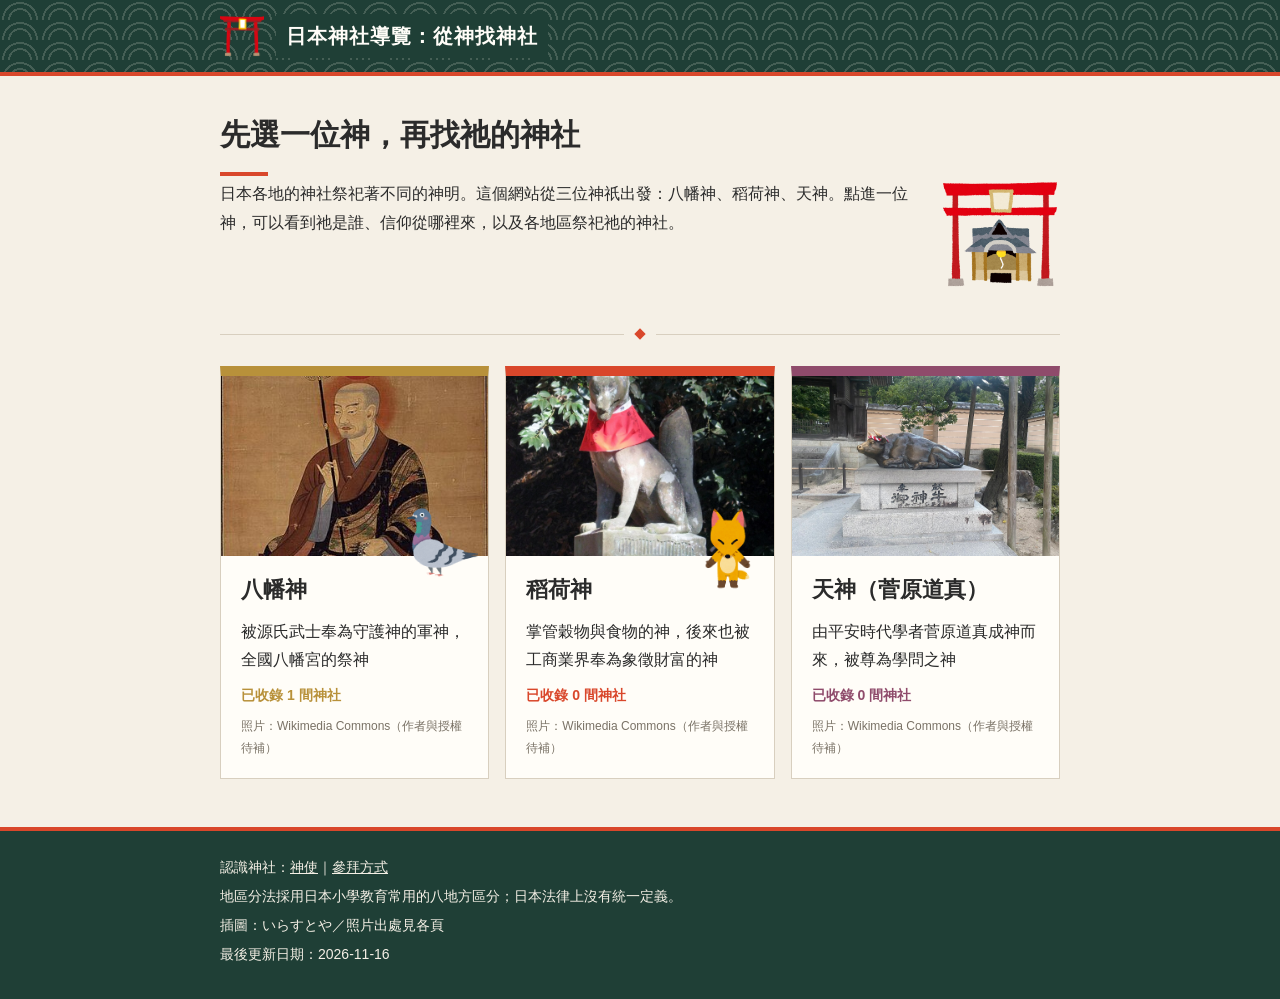
==== index.html @ c76a82b3 "日本神社導覽：從神找神社 第一版 AGENTS.md 規則、LLM Wiki 三層（raw／wiki／網頁）、 3 位神祇、宇佐神宮、神使與參拜方式概念頁。  Co-Authored-By: Clau" ====
<!DOCTYPE html>
<html lang="zh-Hant-TW">
<head>
<meta charset="UTF-8">
<meta name="viewport" content="width=device-width, initial-scale=1">
<title>日本神社導覽：從神找神社</title>
<link rel="stylesheet" href="css/style.css">
</head>
<body>
<header class="site-header"><div class="inner">
  <img class="deco deco-torii" src="images/illust/torii.png" alt="" aria-hidden="true">
  <a class="site-title" href="index.html">日本神社導覽：從神找神社</a>
</div></header>

<main>
  <h1>先選一位神，再找祂的神社</h1>
  <div class="intro-wrap">
  <img class="deco deco-float" src="images/illust/shrines.png" alt="" aria-hidden="true">
  <p class="intro">日本各地的神社祭祀著不同的神明。這個網站從三位神祇出發：八幡神、稻荷神、天神。點進一位神，可以看到祂是誰、信仰從哪裡來，以及各地區祭祀祂的神社。</p>
  </div>
  <div class="divider"><span></span></div>
  <div class="deity-grid">
  <a class="deity-card theme-hachiman" href="deities/hachiman.html">
    <img class="cover" src="images/hachiman-01.jpg" alt="畫成僧人樣子的八幡神畫像"><img class="deco messenger" src="images/illust/hato.png" alt="" aria-hidden="true">
    <p class="name">八幡神</p>
    <p class="one-line">被源氏武士奉為守護神的軍神，全國八幡宮的祭神</p>
    <p class="count">已收錄 1 間神社</p>
    <span class="credit">照片：Wikimedia Commons（作者與授權待補）</span>
  </a>
  <a class="deity-card theme-inari" href="deities/inari.html">
    <img class="cover" src="images/inari-01.jpg" alt="戴著紅色圍兜的狐狸石像，狐狸是稻荷神的神使"><img class="deco messenger" src="images/illust/kitsune.png" alt="" aria-hidden="true">
    <p class="name">稻荷神</p>
    <p class="one-line">掌管穀物與食物的神，後來也被工商業界奉為象徵財富的神</p>
    <p class="count">已收錄 0 間神社</p>
    <span class="credit">照片：Wikimedia Commons（作者與授權待補）</span>
  </a>
  <a class="deity-card theme-tenjin" href="deities/tenjin.html">
    <img class="cover" src="images/tenjin-01.jpg" alt="天滿宮的「御神牛」銅像，牛是天神的神使">
    <p class="name">天神（菅原道真）</p>
    <p class="one-line">由平安時代學者菅原道真成神而來，被尊為學問之神</p>
    <p class="count">已收錄 0 間神社</p>
    <span class="credit">照片：Wikimedia Commons（作者與授權待補）</span>
  </a>
  </div>
</main>

<footer class="site-footer"><div class="inner">
  <p>認識神社：<a href="concepts/shinshi.html">神使</a>｜<a href="concepts/sanpai.html">參拜方式</a></p>
  <p>地區分法採用日本小學教育常用的八地方區分；日本法律上沒有統一定義。</p>
  <p>插圖：いらすとや／照片出處見各頁</p>
  <p>最後更新日期：2026-11-16</p>
</div></footer>
</body>
</html>
---- css/style.css ----
/* 日本神社導覽：從神找神社
   全站唯一的樣式檔。顏色只在 :root 定義，頁面只用變數（AGENTS.md 第 9 節）。 */

:root {
  --c-bg: #F5F0E6;        /* 和紙米白 */
  --c-card: #FFFDF8;
  --c-text: #2B2B2B;      /* 墨色 */
  --c-vermilion: #D9472B; /* 鳥居朱 */
  --c-pine: #2F5D50;      /* 松葉綠 */
  --c-muted: #7A7266;
  --c-line: #D8CFBF;
  --c-pine-dark: #1F3F36;   /* 深松綠：頁首、頁尾 */
  /* 神祇主題色（AGENTS.md 第 9.1 節） */
  --c-hachiman: #B8913A;    /* 金 */
  --c-inari: #D9472B;       /* 朱 */
  --c-tenjin: #8F4B6B;      /* 梅紫 */
  --c-accent: var(--c-vermilion);
  --font: "Noto Sans TC", "Microsoft JhengHei", sans-serif;
}

/* 主題：body 加上 class 後，--c-accent 換成該神祇的顏色 */
.theme-hachiman { --c-accent: var(--c-hachiman); }
.theme-inari    { --c-accent: var(--c-inari); }
.theme-tenjin   { --c-accent: var(--c-tenjin); }

* { box-sizing: border-box; }

body {
  margin: 0;
  background: var(--c-bg);
  color: var(--c-text);
  font-family: var(--font);
  line-height: 1.8;
  font-size: 16px;
}

a { color: var(--c-pine); }
a:hover { color: var(--c-accent); }

/* ---------- 頁首：深松綠底＋青海波紋樣（AGENTS.md 第 9.2 節） ---------- */
.site-header {
  background-color: var(--c-pine-dark);
  background-image:
    radial-gradient(circle at 50% 100%,
      transparent 10px, rgba(245, 240, 230, 0.18) 10px, rgba(245, 240, 230, 0.18) 12px,
      transparent 12px, transparent 16px, rgba(245, 240, 230, 0.18) 16px, rgba(245, 240, 230, 0.18) 18px,
      transparent 18px);
  background-size: 40px 20px;
  border-bottom: 4px solid var(--c-accent);
}
.site-header .inner {
  max-width: 880px;
  margin: 0 auto;
  padding: 14px 20px;
  display: flex;
  align-items: center;
  gap: 12px;
}
.deco-torii { width: 44px; height: auto; }
.site-title {
  font-size: 20px;
  font-weight: 700;
  color: var(--c-card);
  background: var(--c-pine-dark);
  padding: 4px 10px;
  text-decoration: none;
  letter-spacing: 0.05em;
}
.site-title:hover { color: var(--c-bg); text-decoration: underline; }

/* ---------- 主內容 ---------- */
main {
  max-width: 880px;
  margin: 0 auto;
  padding: 24px 20px 48px;
}

.breadcrumb {
  font-size: 14px;
  color: var(--c-muted);
  margin-bottom: 8px;
}
.breadcrumb a { color: var(--c-muted); }
.breadcrumb a:hover { color: var(--c-accent); }

h1 {
  font-size: 30px;
  margin: 8px 0 4px;
}
h1::after {
  content: "";
  display: block;
  width: 48px;
  height: 4px;
  margin-top: 10px;
  background: var(--c-accent);
}
h1 .ja {
  font-size: 18px;
  font-weight: 400;
  color: var(--c-muted);
  margin-left: 8px;
}

.lead {
  font-size: 18px;
  color: var(--c-pine);
  margin: 16px 0 24px;
}

h2 {
  font-size: 22px;
  margin: 36px 0 12px;
  padding-left: 12px;
  border-left: 4px solid var(--c-accent);
}
h3 {
  font-size: 18px;
  margin: 24px 0 8px;
  color: var(--c-pine);
}

p { margin: 0 0 12px; }

sup.ref { font-size: 11px; }
sup.ref a { text-decoration: none; color: var(--c-muted); }
sup.ref a:hover { color: var(--c-accent); }

/* ---------- 介紹用圖片（要有圖說與出處，AGENTS.md 第 10.1 節） ---------- */
figure.photo {
  margin: 0 0 24px;
  background: var(--c-card);
  border: 1px solid var(--c-line);
  padding: 10px;
}
figure.photo img {
  display: block;
  width: 100%;
  max-height: 440px;
  object-fit: contain;
  background: var(--c-bg);
}
figure.photo figcaption,
figure.illust figcaption { font-size: 14px; color: var(--c-text); margin-top: 6px; }
.credit { display: block; font-size: 12px; color: var(--c-muted); }

/* ---------- 裝飾用插圖（不需圖說，AGENTS.md 第 10.2 節） ---------- */
.deco { pointer-events: none; }
.deco-float {
  float: right;
  width: 120px;
  margin: 0 0 12px 20px;
}
.intro-wrap::after { content: ""; display: block; clear: both; }

/* ---------- 跳到「收錄的神社」的按鈕 ---------- */
.jump-link {
  display: inline-block;
  background: var(--c-accent);
  color: var(--c-card);
  font-weight: 700;
  padding: 8px 18px;
  border-radius: 999px;
  text-decoration: none;
  margin-bottom: 8px;
}
.jump-link:hover { color: var(--c-card); filter: brightness(1.1); }

/* ---------- 收錄的神社：醒目的區塊 ---------- */
.shrines-band {
  position: relative;
  clear: both;
  margin: 44px 0 16px;
  padding: 8px 28px 28px;
  background: color-mix(in srgb, var(--c-accent) 10%, var(--c-card));
  border: 2px solid var(--c-accent);
}
.shrines-band .deco-shimenawa {
  display: block;
  width: 200px;
  margin: 0 auto;
  mix-blend-mode: multiply; /* 插圖是白底 jpg，讓白底融入區塊底色 */
}
.shrines-band h2 {
  border-left: none;
  padding-left: 0;
  text-align: center;
  font-size: 26px;
  margin: 4px 0 4px;
}
.shrines-band .band-note {
  text-align: center;
  color: var(--c-muted);
  margin-bottom: 16px;
}
.shrines-band .deco-toro {
  position: absolute;
  top: 24px;
  width: 64px;
}
.shrines-band .deco-toro.left { left: 16px; }
.shrines-band .deco-toro.right { right: 16px; }
.shrines-band .shrine-card { border-left-width: 6px; }
@media (max-width: 600px) {
  .shrines-band .deco-toro { display: none; }
  .deco-float { width: 90px; }
}

/* ---------- 分隔裝飾 ---------- */
.divider {
  display: flex;
  align-items: center;
  gap: 12px;
  margin: 28px 0;
}
.divider::before, .divider::after {
  content: "";
  flex: 1;
  height: 1px;
  background: var(--c-line);
}
.divider span {
  width: 8px;
  height: 8px;
  background: var(--c-accent);
  transform: rotate(45deg);
}

/* ---------- 表格 ---------- */
table {
  width: 100%;
  border-collapse: collapse;
  background: var(--c-card);
  margin: 12px 0 16px;
  font-size: 15px;
}
th, td {
  border: 1px solid var(--c-line);
  padding: 8px 12px;
  text-align: left;
  vertical-align: top;
}
th { background: var(--c-bg); }

/* ---------- 首頁：神祇卡片（上方色帶為神祇主題色） ---------- */
.intro { margin-bottom: 24px; }
.deity-grid {
  display: grid;
  grid-template-columns: repeat(auto-fit, minmax(240px, 1fr));
  gap: 16px;
}
.deity-card {
  position: relative;
  display: block;
  overflow: hidden;
  background: var(--c-card);
  border: 1px solid var(--c-line);
  border-top: 10px solid var(--c-accent);
  padding: 18px 20px;
  text-decoration: none;
  color: var(--c-text);
  transition: transform 0.15s;
}
.deity-card .cover {
  display: block;
  width: calc(100% + 40px);
  height: 180px;
  margin: -18px -20px 14px;
  object-fit: cover;
}
.deity-card .messenger {
  position: absolute;
  right: 10px;
  top: 130px;
  width: 72px;
}
.deity-card .credit { margin-top: 8px; }
.deity-card:hover { transform: translateY(-3px); color: var(--c-text); }
.deity-card .name { font-size: 22px; font-weight: 700; margin: 0; }
.deity-card .one-line { margin: 8px 0; }
.deity-card .count { font-size: 14px; color: var(--c-accent); font-weight: 700; margin: 0; }

/* ---------- 神祇頁：地區區塊與神社卡片 ---------- */
section.region h3 {
  color: var(--c-accent);
  border-bottom: 1px solid var(--c-line);
  padding-bottom: 4px;
}
.card-grid {
  display: grid;
  grid-template-columns: repeat(auto-fit, minmax(240px, 1fr));
  gap: 14px;
}
.shrine-card {
  background: var(--c-card);
  border: 1px solid var(--c-line);
  border-left: 5px solid var(--c-accent);
  padding: 14px 16px;
}
.shrine-card .name { font-size: 18px; font-weight: 700; margin: 0; }
.shrine-card .ja { font-size: 14px; color: var(--c-muted); margin: 0; }
.shrine-card .pref { font-size: 14px; color: var(--c-pine); margin: 4px 0; }
.shrine-card .more { font-size: 14px; }
.empty { color: var(--c-muted); }

/* ---------- 插圖 ---------- */
.illust-row {
  display: flex;
  flex-wrap: wrap;
  gap: 16px;
  margin: 8px 0 16px;
}
figure.illust {
  margin: 0;
  width: 150px;
  text-align: center;
  font-size: 13px;
  color: var(--c-muted);
}
figure.illust img { width: 100%; height: auto; }
figure.illust.side { float: right; margin: 0 0 12px 20px; }

/* ---------- 來源 ---------- */
section.sources {
  margin-top: 40px;
  font-size: 14px;
  color: var(--c-muted);
}
section.sources h2 { font-size: 18px; }
section.sources ol { padding-left: 24px; }

/* ---------- 頁尾：深松綠底、米白字 ---------- */
.site-footer {
  background: var(--c-pine-dark);
  color: var(--c-bg);
  font-size: 14px;
  border-top: 4px solid var(--c-accent);
}
.site-footer .inner {
  max-width: 880px;
  margin: 0 auto;
  padding: 20px 20px 28px;
}
.site-footer p { margin: 4px 0; }
.site-footer a { color: var(--c-bg); }
.site-footer a:hover { color: var(--c-hachiman); }
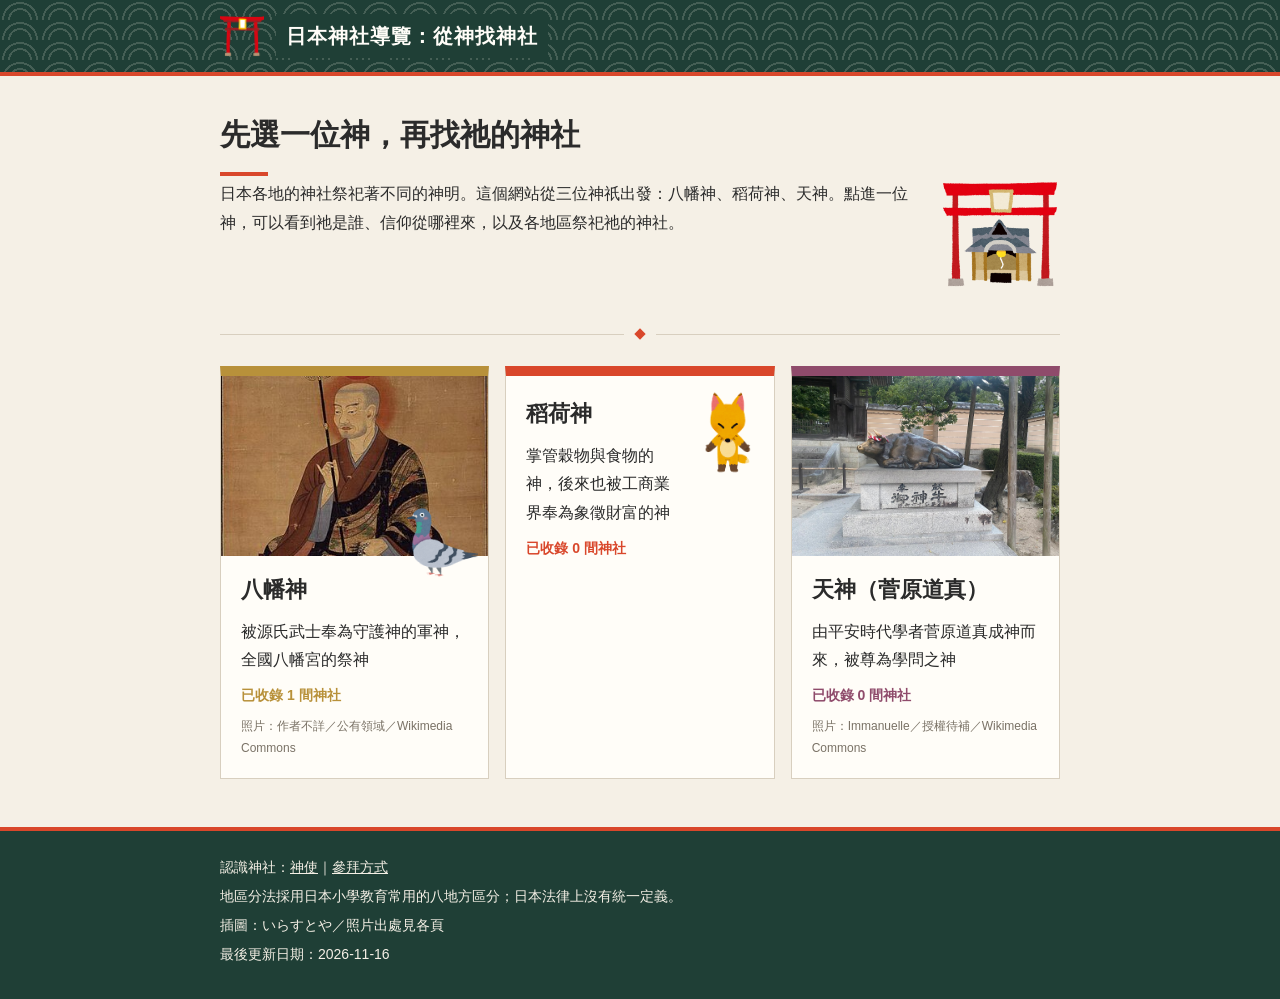
==== commit 116f9026: "照片出處更新：補上八幡神畫像出處，拿掉來源不明的兩張照片 Co-Authored-By: Claude Opus 5.5 <noreply@anthropic.com> Claude-Session:" ====
--- a/index.html
+++ b/index.html
@@ -21,25 +21,25 @@
   <div class="divider"><span></span></div>
   <div class="deity-grid">
   <a class="deity-card theme-hachiman" href="deities/hachiman.html">
-    <img class="cover" src="images/hachiman-01.jpg" alt="畫成僧人樣子的八幡神畫像"><img class="deco messenger" src="images/illust/hato.png" alt="" aria-hidden="true">
+    <img class="cover" src="images/hachiman-01.jpg" alt="畫成僧人樣子的八幡神畫像（僧形八幡）"><img class="deco messenger" src="images/illust/hato.png" alt="" aria-hidden="true">
     <p class="name">八幡神</p>
     <p class="one-line">被源氏武士奉為守護神的軍神，全國八幡宮的祭神</p>
     <p class="count">已收錄 1 間神社</p>
-    <span class="credit">照片：Wikimedia Commons（作者與授權待補）</span>
+    <span class="credit">照片：作者不詳／公有領域／Wikimedia Commons</span>
   </a>
-  <a class="deity-card theme-inari" href="deities/inari.html">
-    <img class="cover" src="images/inari-01.jpg" alt="戴著紅色圍兜的狐狸石像，狐狸是稻荷神的神使"><img class="deco messenger" src="images/illust/kitsune.png" alt="" aria-hidden="true">
+  <a class="deity-card theme-inari no-cover" href="deities/inari.html">
+    <img class="deco messenger" src="images/illust/kitsune.png" alt="" aria-hidden="true">
     <p class="name">稻荷神</p>
     <p class="one-line">掌管穀物與食物的神，後來也被工商業界奉為象徵財富的神</p>
     <p class="count">已收錄 0 間神社</p>
-    <span class="credit">照片：Wikimedia Commons（作者與授權待補）</span>
+    
   </a>
   <a class="deity-card theme-tenjin" href="deities/tenjin.html">
-    <img class="cover" src="images/tenjin-01.jpg" alt="天滿宮的「御神牛」銅像，牛是天神的神使">
+    <img class="cover" src="images/tenjin-01.jpg" alt="太宰府天滿宮的「御神牛」銅像，牛是天神的神使">
     <p class="name">天神（菅原道真）</p>
     <p class="one-line">由平安時代學者菅原道真成神而來，被尊為學問之神</p>
     <p class="count">已收錄 0 間神社</p>
-    <span class="credit">照片：Wikimedia Commons（作者與授權待補）</span>
+    <span class="credit">照片：Immanuelle／授權待補／Wikimedia Commons</span>
   </a>
   </div>
 </main>
--- a/css/style.css
+++ b/css/style.css
@@ -344,3 +344,7 @@
 .site-footer p { margin: 4px 0; }
 .site-footer a { color: var(--c-bg); }
 .site-footer a:hover { color: var(--c-hachiman); }
+
+/* 首頁卡片沒有照片時，神使插圖改放在右上角 */
+.deity-card.no-cover { padding-right: 96px; }
+.deity-card.no-cover .messenger { top: 14px; }
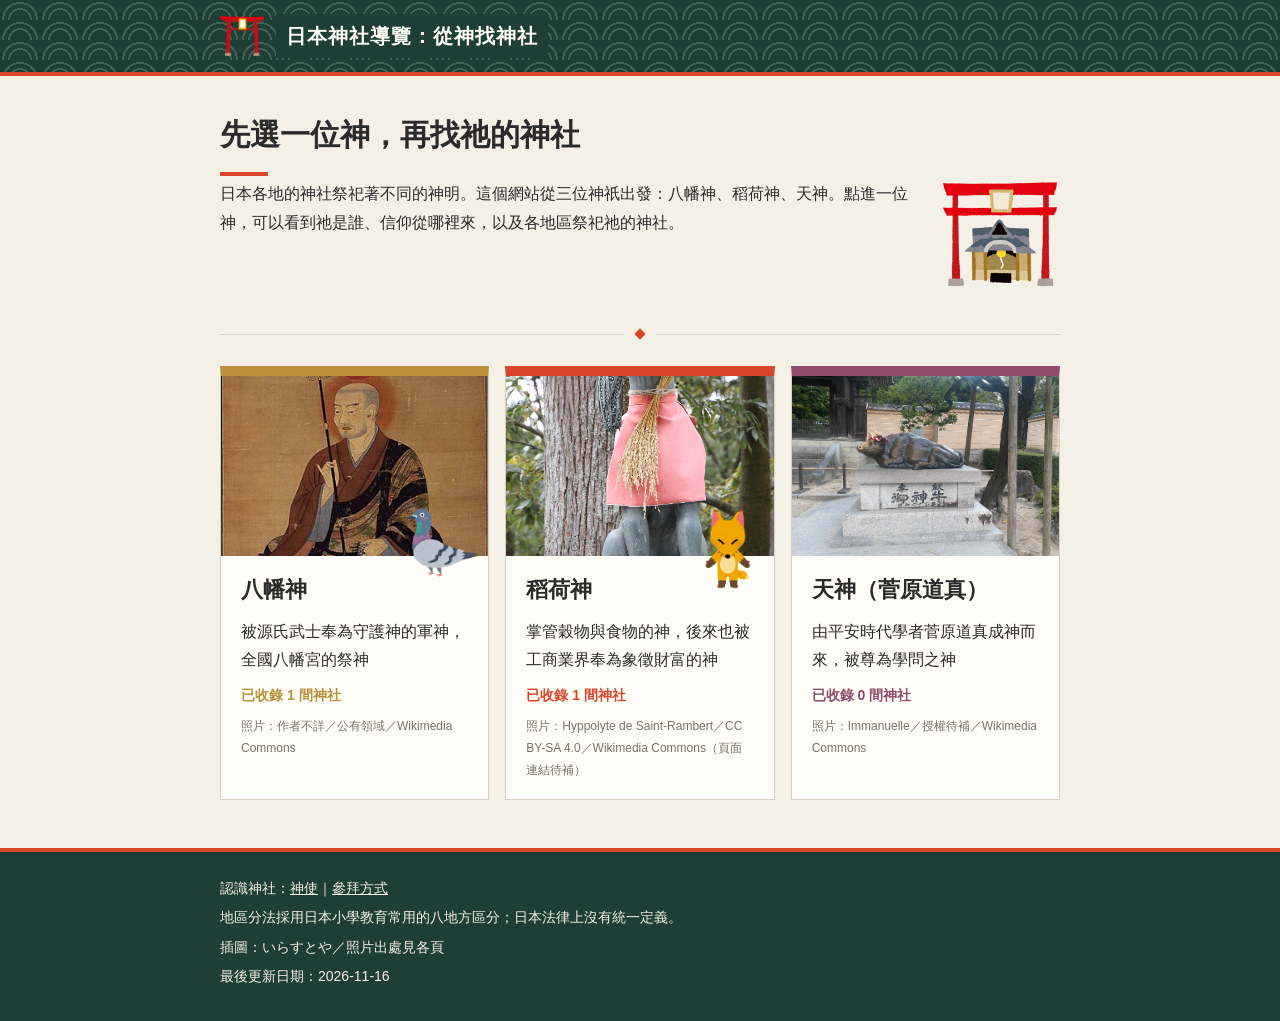
==== commit b44a0cad: "新增伏見稻荷大社；稻荷神頁加入照片與收錄神社 - 新增神社頁 shrines/fushimi-inari-taisha.html 與 wiki 頁（confirmed） - 稻荷神頁：加入神使狐狸照片" ====
--- a/index.html
+++ b/index.html
@@ -27,12 +27,12 @@
     <p class="count">已收錄 1 間神社</p>
     <span class="credit">照片：作者不詳／公有領域／Wikimedia Commons</span>
   </a>
-  <a class="deity-card theme-inari no-cover" href="deities/inari.html">
-    <img class="deco messenger" src="images/illust/kitsune.png" alt="" aria-hidden="true">
+  <a class="deity-card theme-inari" href="deities/inari.html">
+    <img class="cover" src="images/inari-01.jpg" alt="銅製的狐狸雕像，頸部繫著稻穗束"><img class="deco messenger" src="images/illust/kitsune.png" alt="" aria-hidden="true">
     <p class="name">稻荷神</p>
     <p class="one-line">掌管穀物與食物的神，後來也被工商業界奉為象徵財富的神</p>
-    <p class="count">已收錄 0 間神社</p>
-    
+    <p class="count">已收錄 1 間神社</p>
+    <span class="credit">照片：Hyppolyte de Saint-Rambert／CC BY-SA 4.0／Wikimedia Commons（頁面連結待補）</span>
   </a>
   <a class="deity-card theme-tenjin" href="deities/tenjin.html">
     <img class="cover" src="images/tenjin-01.jpg" alt="太宰府天滿宮的「御神牛」銅像，牛是天神的神使">
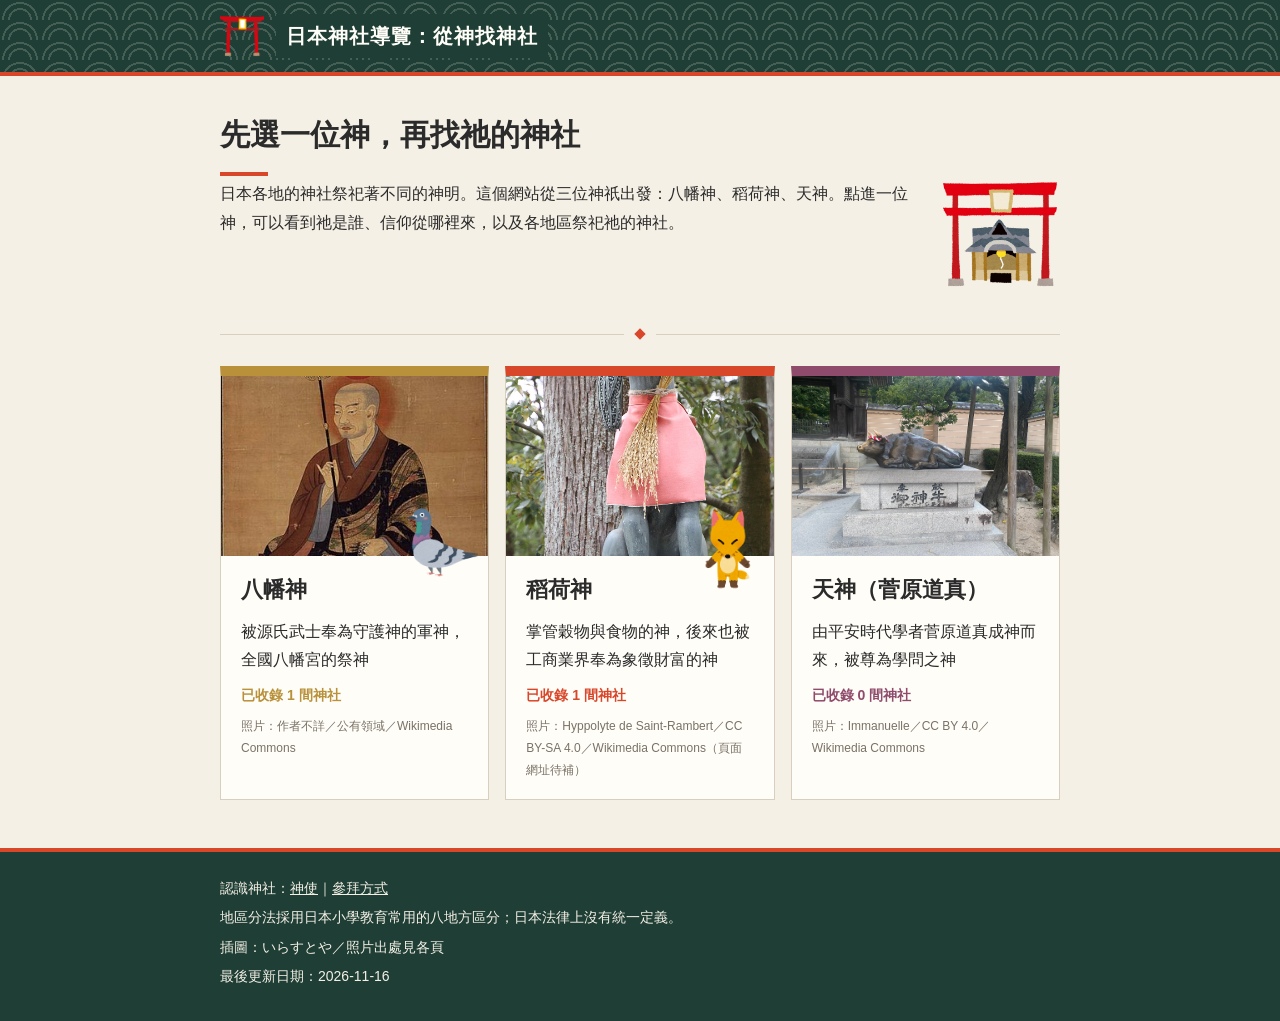
==== commit 3b213cec: "依測試結果補 AGENTS.md 三條規則；照片出處補齊 - 第 10 節：照片寬度最大 1280px - 第 15 節：不覆蓋、不刪除 images/ 既有圖片 - 第 17 節：提供照片時一次給齊" ====
--- a/index.html
+++ b/index.html
@@ -28,18 +28,18 @@
     <span class="credit">照片：作者不詳／公有領域／Wikimedia Commons</span>
   </a>
   <a class="deity-card theme-inari" href="deities/inari.html">
-    <img class="cover" src="images/inari-01.jpg" alt="銅製的狐狸雕像，頸部繫著稻穗束"><img class="deco messenger" src="images/illust/kitsune.png" alt="" aria-hidden="true">
+    <img class="cover" src="images/inari-01.jpg" alt="稻荷神的神使狐狸雕像，頸部繫著稻穗束"><img class="deco messenger" src="images/illust/kitsune.png" alt="" aria-hidden="true">
     <p class="name">稻荷神</p>
     <p class="one-line">掌管穀物與食物的神，後來也被工商業界奉為象徵財富的神</p>
     <p class="count">已收錄 1 間神社</p>
-    <span class="credit">照片：Hyppolyte de Saint-Rambert／CC BY-SA 4.0／Wikimedia Commons（頁面連結待補）</span>
+    <span class="credit">照片：Hyppolyte de Saint-Rambert／CC BY-SA 4.0／Wikimedia Commons（頁面網址待補）</span>
   </a>
   <a class="deity-card theme-tenjin" href="deities/tenjin.html">
     <img class="cover" src="images/tenjin-01.jpg" alt="太宰府天滿宮的「御神牛」銅像，牛是天神的神使">
     <p class="name">天神（菅原道真）</p>
     <p class="one-line">由平安時代學者菅原道真成神而來，被尊為學問之神</p>
     <p class="count">已收錄 0 間神社</p>
-    <span class="credit">照片：Immanuelle／授權待補／Wikimedia Commons</span>
+    <span class="credit">照片：Immanuelle／CC BY 4.0／Wikimedia Commons</span>
   </a>
   </div>
 </main>
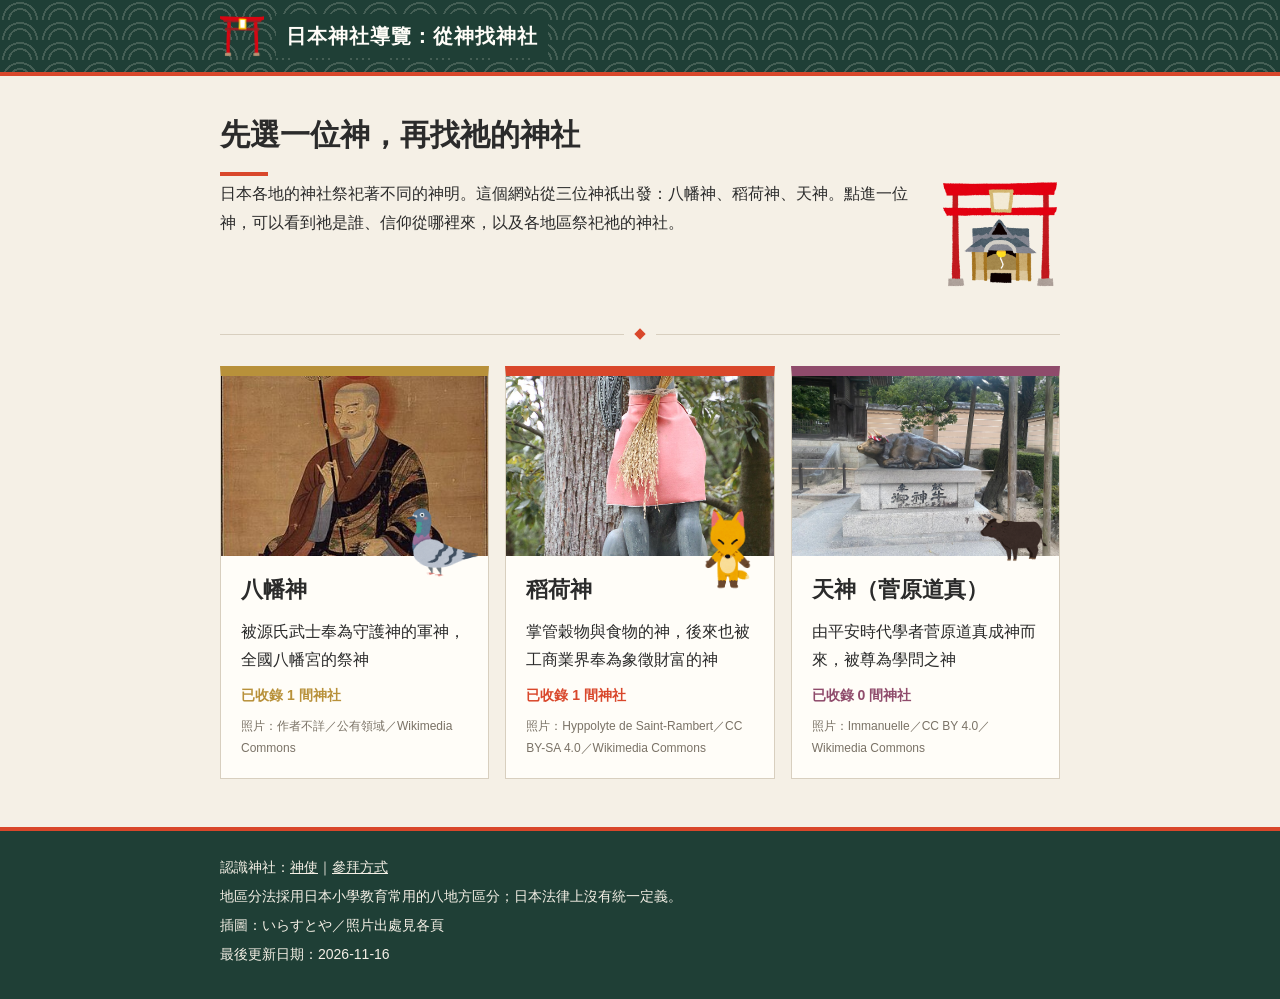
==== commit 3fd1f5a1: "補齊稻荷神照片出處、加入牛的插圖 Co-Authored-By: Claude Opus 5.5 <noreply@anthropic.com> Claude-Session: https://cla" ====
--- a/index.html
+++ b/index.html
@@ -32,10 +32,10 @@
     <p class="name">稻荷神</p>
     <p class="one-line">掌管穀物與食物的神，後來也被工商業界奉為象徵財富的神</p>
     <p class="count">已收錄 1 間神社</p>
-    <span class="credit">照片：Hyppolyte de Saint-Rambert／CC BY-SA 4.0／Wikimedia Commons（頁面網址待補）</span>
+    <span class="credit">照片：Hyppolyte de Saint-Rambert／CC BY-SA 4.0／Wikimedia Commons</span>
   </a>
   <a class="deity-card theme-tenjin" href="deities/tenjin.html">
-    <img class="cover" src="images/tenjin-01.jpg" alt="太宰府天滿宮的「御神牛」銅像，牛是天神的神使">
+    <img class="cover" src="images/tenjin-01.jpg" alt="太宰府天滿宮的「御神牛」銅像，牛是天神的神使"><img class="deco messenger" src="images/illust/ox.png" alt="" aria-hidden="true">
     <p class="name">天神（菅原道真）</p>
     <p class="one-line">由平安時代學者菅原道真成神而來，被尊為學問之神</p>
     <p class="count">已收錄 0 間神社</p>
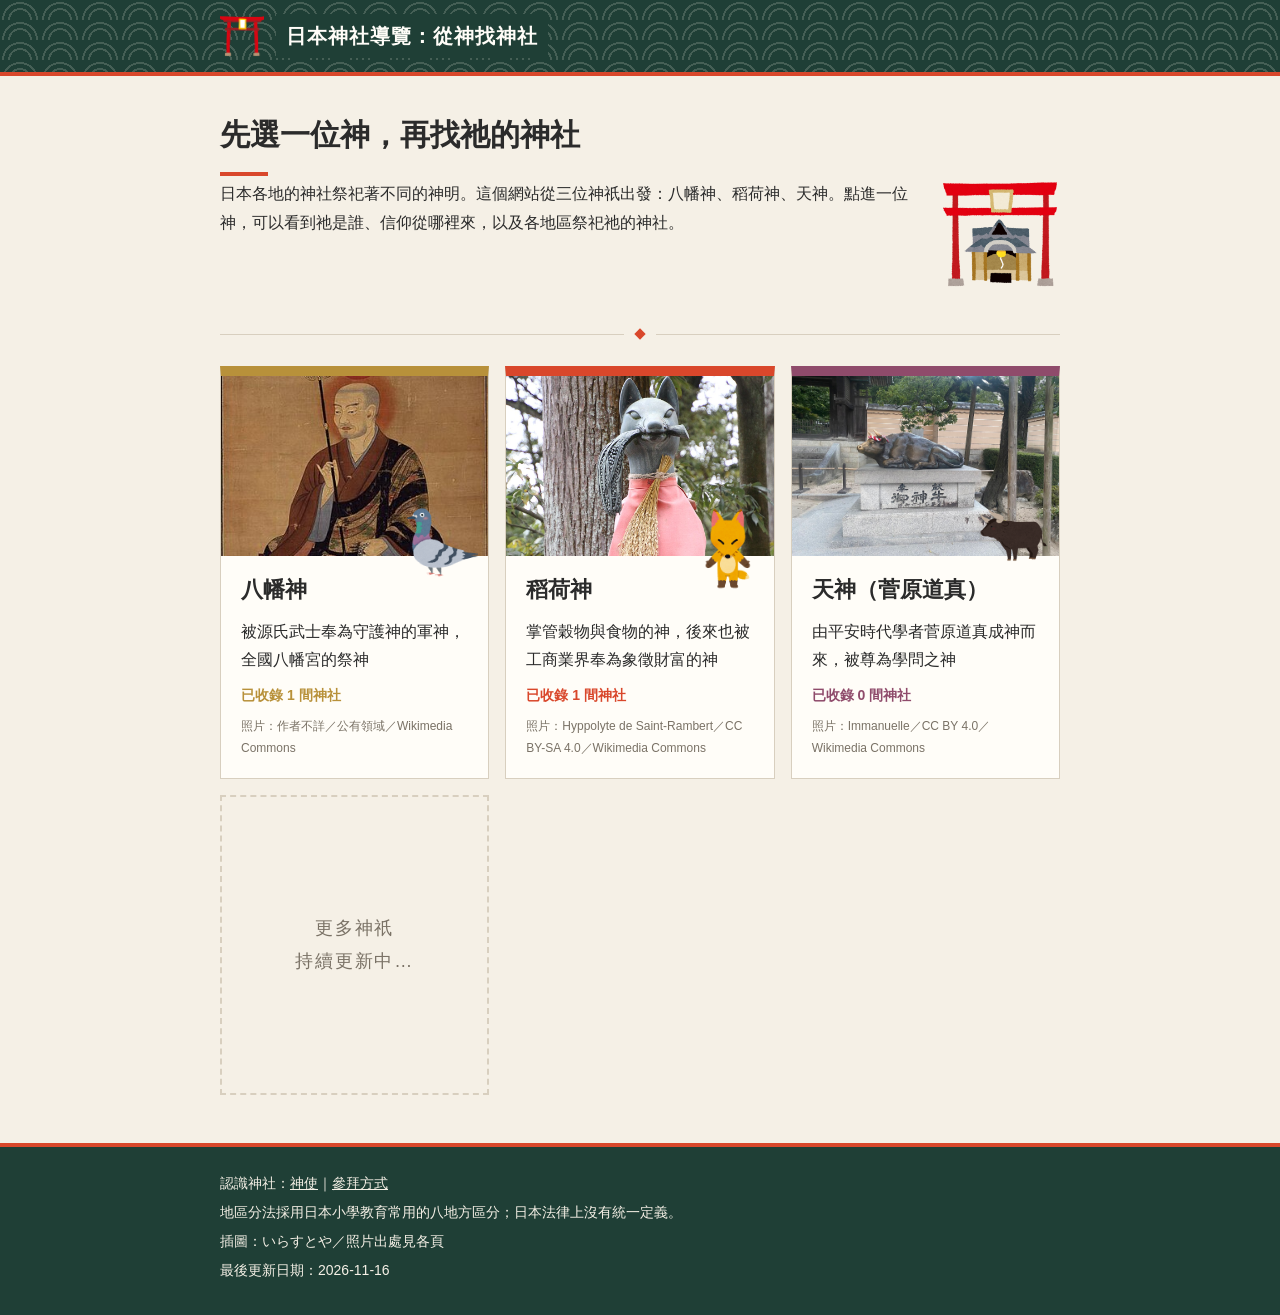
==== commit 0b516202: "加上「持續更新中」預留欄位、修正狐狸照片裁切 Co-Authored-By: Claude Opus 5.5 <noreply@anthropic.com> Claude-Session: https" ====
--- a/index.html
+++ b/index.html
@@ -41,6 +41,7 @@
     <p class="count">已收錄 0 間神社</p>
     <span class="credit">照片：Immanuelle／CC BY 4.0／Wikimedia Commons</span>
   </a>
+  <div class="deity-card coming-soon"><p>更多神祇<br>持續更新中…</p></div>
   </div>
 </main>
 
--- a/css/style.css
+++ b/css/style.css
@@ -348,3 +348,26 @@
 /* 首頁卡片沒有照片時，神使插圖改放在右上角 */
 .deity-card.no-cover { padding-right: 96px; }
 .deity-card.no-cover .messenger { top: 14px; }
+
+/* 稻荷神卡片的狐狸照片是直的，裁切時保留上半部（狐狸頭） */
+.deity-card.theme-inari .cover { object-position: center 12%; }
+
+/* 「持續更新中…」的預留欄位（AGENTS.md 第 8.1、8.2 節） */
+.coming-soon {
+  display: flex;
+  align-items: center;
+  justify-content: center;
+  text-align: center;
+  min-height: 160px;
+  background: transparent;
+  border: 2px dashed var(--c-line);
+  color: var(--c-muted);
+  font-size: 18px;
+  letter-spacing: 0.1em;
+  line-height: 1.8;
+}
+.deity-card.coming-soon { border-top: 2px dashed var(--c-line); min-height: 300px; }
+.deity-card.coming-soon:hover { transform: none; }
+.shrine-card.coming-soon { border-left: 2px dashed var(--c-line); background: transparent; }
+.coming-row { margin-top: 14px; }
+.coming-soon p { margin: 0; }
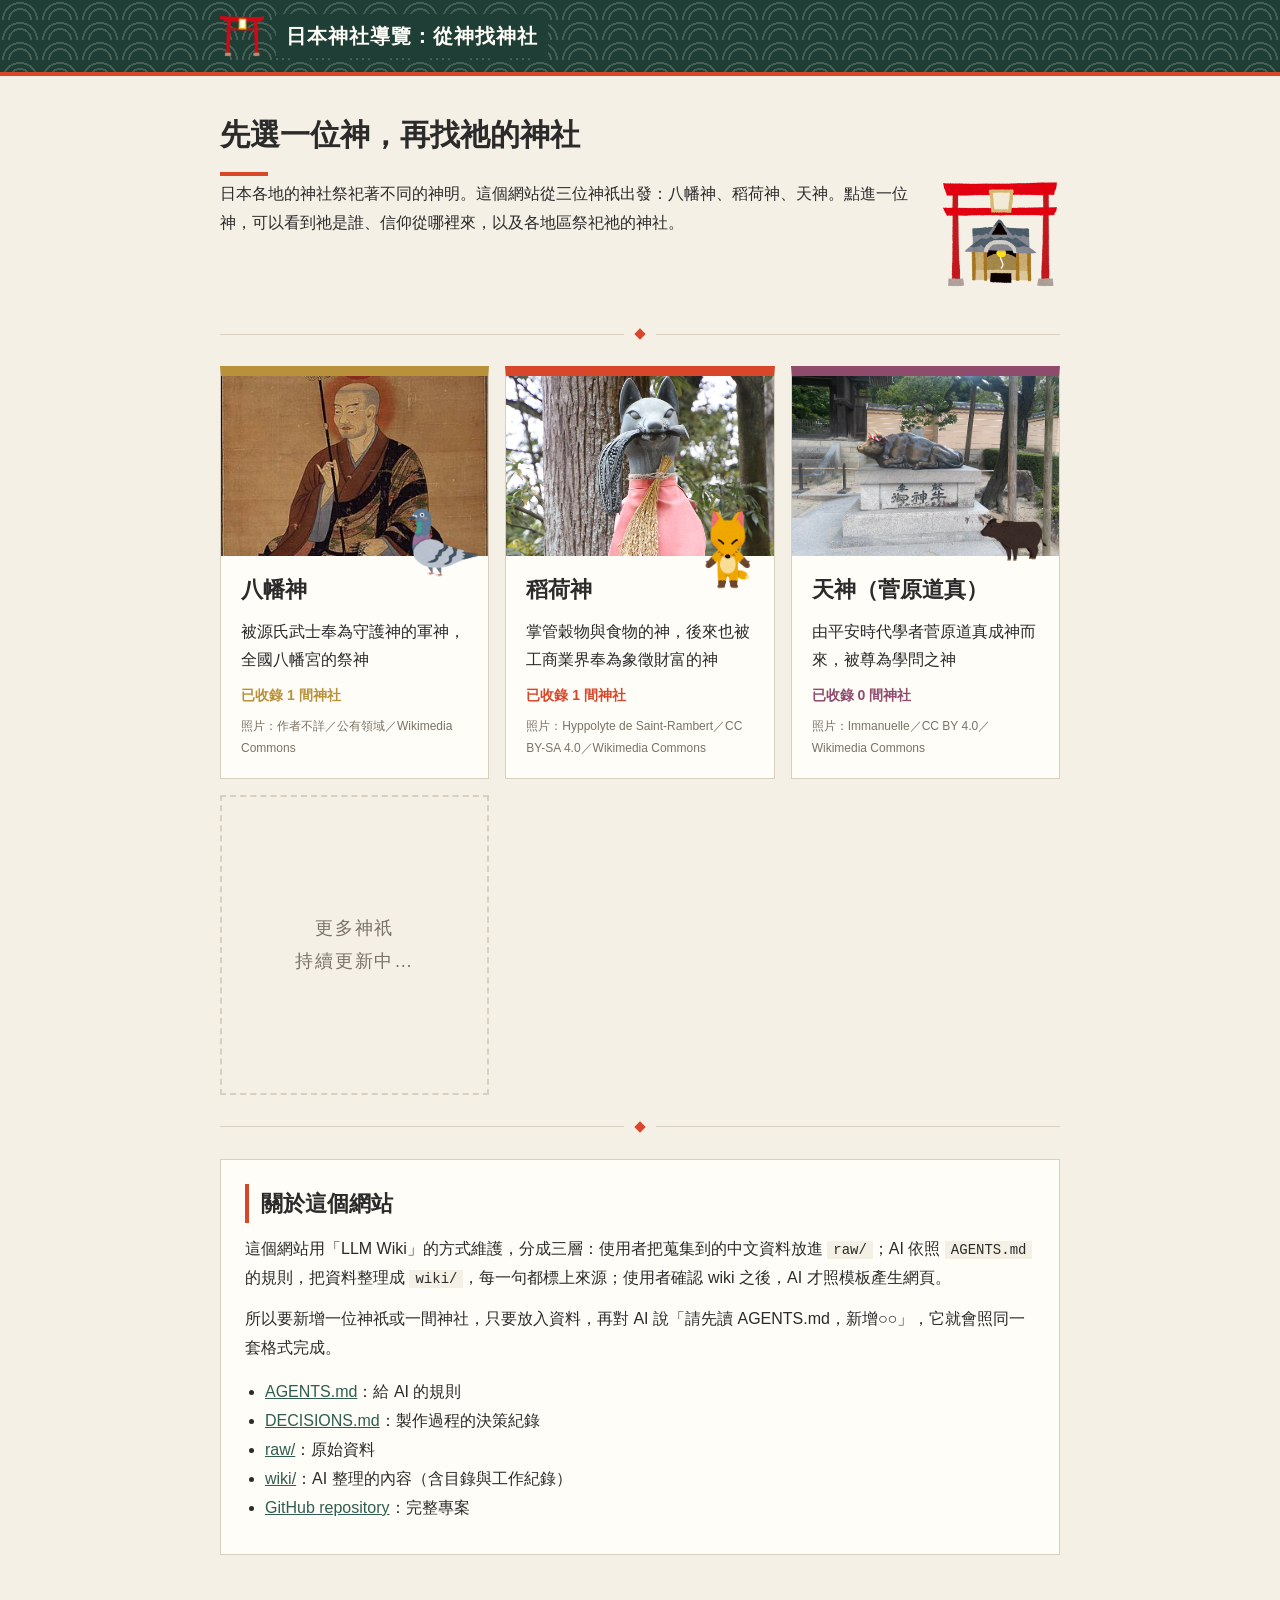
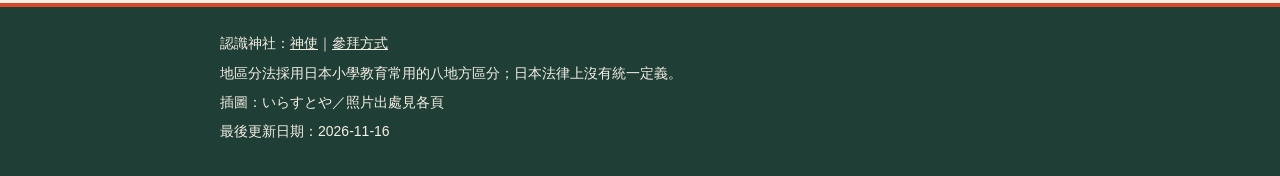
==== commit 95accaf3: "首頁加「關於這個網站」；手機版表格修正 Co-Authored-By: Claude Opus 5.5 <noreply@anthropic.com> Claude-Session: https://" ====
--- a/index.html
+++ b/index.html
@@ -43,6 +43,20 @@
   </a>
   <div class="deity-card coming-soon"><p>更多神祇<br>持續更新中…</p></div>
   </div>
+
+  <div class="divider"><span></span></div>
+  <section class="about">
+    <h2>關於這個網站</h2>
+    <p>這個網站用「LLM Wiki」的方式維護，分成三層：使用者把蒐集到的中文資料放進 <code>raw/</code>；AI 依照 <code>AGENTS.md</code> 的規則，把資料整理成 <code>wiki/</code>，每一句都標上來源；使用者確認 wiki 之後，AI 才照模板產生網頁。</p>
+    <p>所以要新增一位神祇或一間神社，只要放入資料，再對 AI 說「請先讀 AGENTS.md，新增○○」，它就會照同一套格式完成。</p>
+    <ul class="about-links">
+      <li><a href="https://github.com/u113029007-cmyk/japan-shrines/blob/main/AGENTS.md">AGENTS.md</a>：給 AI 的規則</li>
+      <li><a href="https://github.com/u113029007-cmyk/japan-shrines/blob/main/DECISIONS.md">DECISIONS.md</a>：製作過程的決策紀錄</li>
+      <li><a href="https://github.com/u113029007-cmyk/japan-shrines/tree/main/raw">raw/</a>：原始資料</li>
+      <li><a href="https://github.com/u113029007-cmyk/japan-shrines/tree/main/wiki">wiki/</a>：AI 整理的內容（含目錄與工作紀錄）</li>
+      <li><a href="https://github.com/u113029007-cmyk/japan-shrines">GitHub repository</a>：完整專案</li>
+    </ul>
+  </section>
 </main>
 
 <footer class="site-footer"><div class="inner">
--- a/css/style.css
+++ b/css/style.css
@@ -371,3 +371,21 @@
 .shrine-card.coming-soon { border-left: 2px dashed var(--c-line); background: transparent; }
 .coming-row { margin-top: 14px; }
 .coming-soon p { margin: 0; }
+
+/* 首頁「關於這個網站」（AGENTS.md 第 8.1 節） */
+.about {
+  background: var(--c-card);
+  border: 1px solid var(--c-line);
+  padding: 8px 24px 16px;
+}
+.about h2 { margin-top: 16px; }
+.about code { background: var(--c-bg); padding: 1px 6px; font-size: 14px; }
+.about-links { padding-left: 20px; }
+
+/* 手機版表格：第一欄不換行，避免一個字一行 */
+@media (max-width: 600px) {
+  table { font-size: 14px; }
+  th, td { padding: 6px 8px; }
+  th:first-child, td:first-child { white-space: nowrap; }
+  h1 { font-size: 26px; }
+}
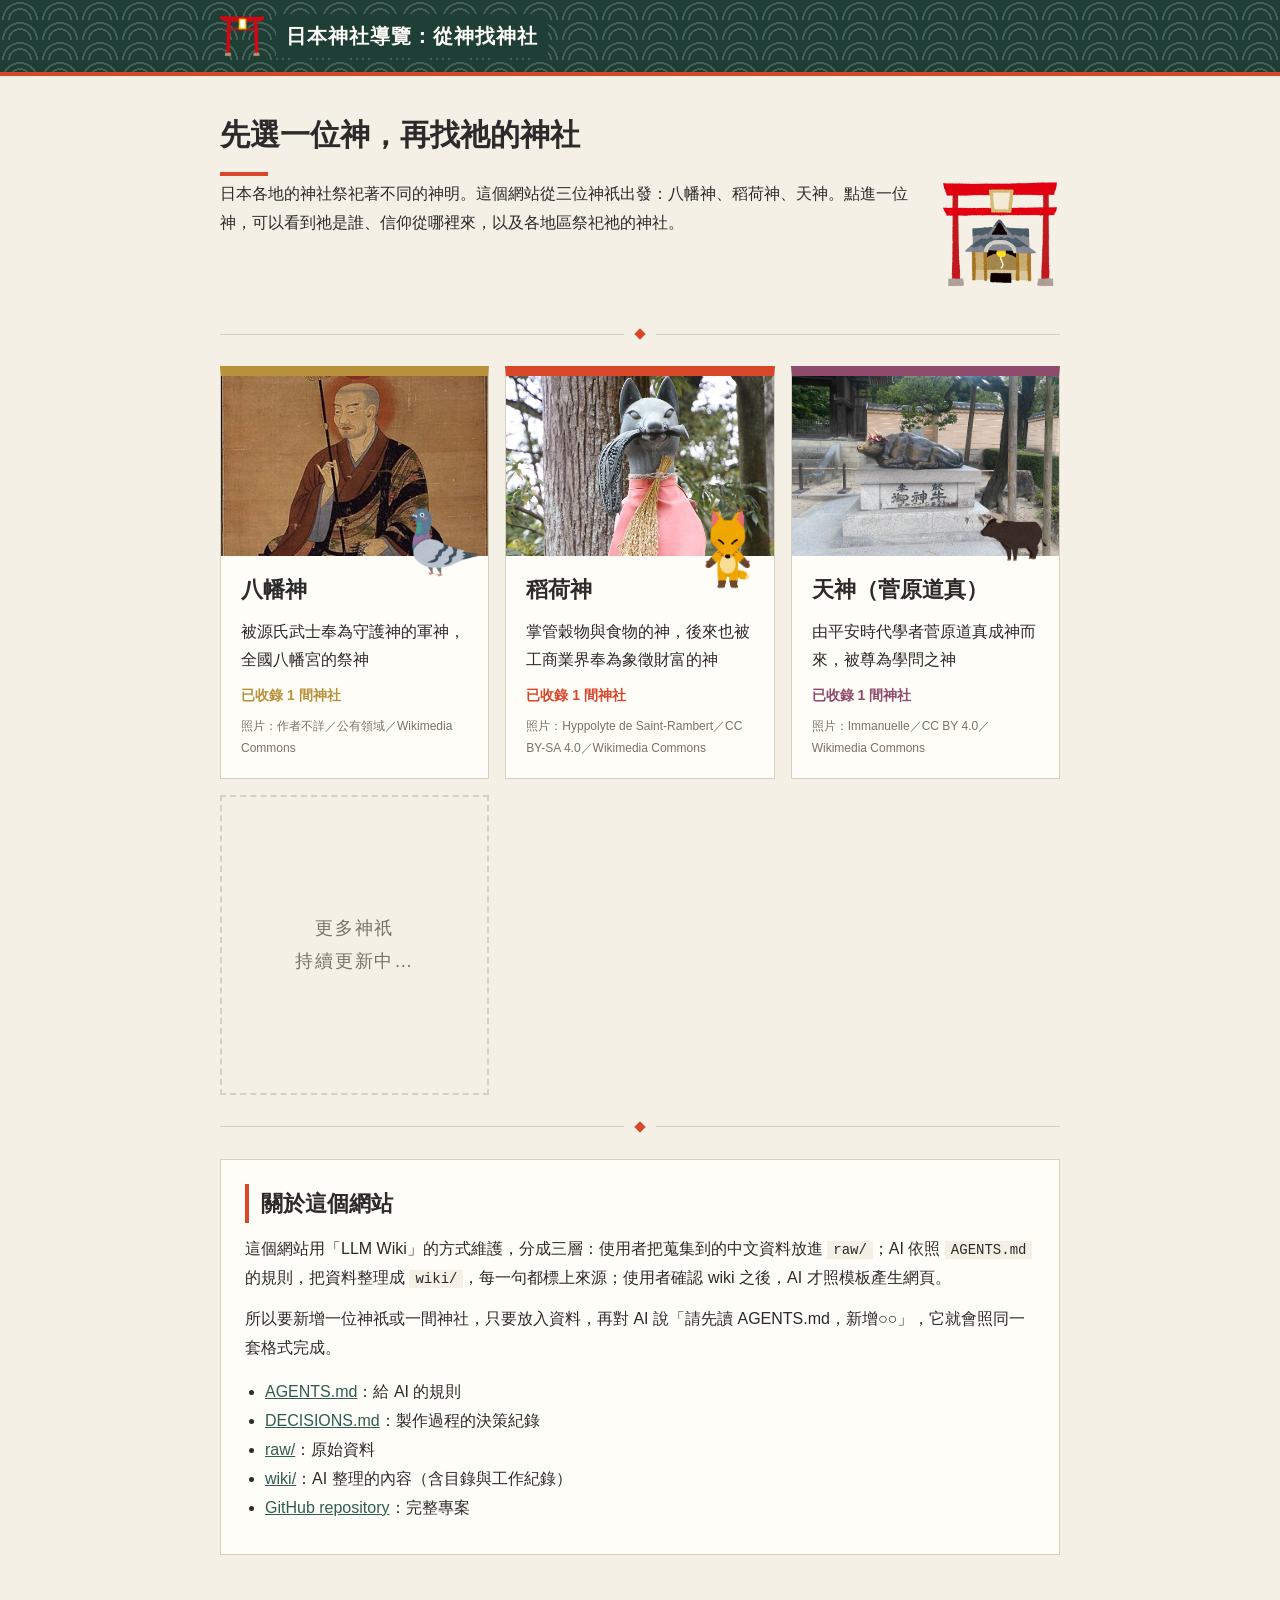
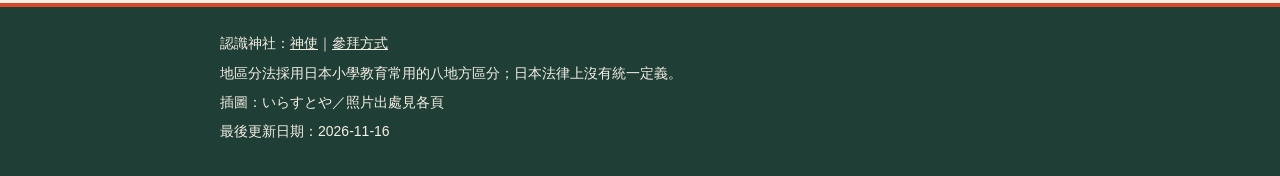
==== commit c6e12daa: "新增太宰府天滿宮（新對話測試產生）；DECISIONS.md #28 Co-Authored-By: Claude Opus 5.5 <noreply@anthropic.com> Claude-Se" ====
--- a/index.html
+++ b/index.html
@@ -38,7 +38,7 @@
     <img class="cover" src="images/tenjin-01.jpg" alt="太宰府天滿宮的「御神牛」銅像，牛是天神的神使"><img class="deco messenger" src="images/illust/ox.png" alt="" aria-hidden="true">
     <p class="name">天神（菅原道真）</p>
     <p class="one-line">由平安時代學者菅原道真成神而來，被尊為學問之神</p>
-    <p class="count">已收錄 0 間神社</p>
+    <p class="count">已收錄 1 間神社</p>
     <span class="credit">照片：Immanuelle／CC BY 4.0／Wikimedia Commons</span>
   </a>
   <div class="deity-card coming-soon"><p>更多神祇<br>持續更新中…</p></div>
--- a/css/style.css
+++ b/css/style.css
@@ -389,3 +389,17 @@
   th:first-child, td:first-child { white-space: nowrap; }
   h1 { font-size: 26px; }
 }
+
+/* 插圖排排站：每張圖同樣高度、同樣間距，圖說對齊在同一條線 */
+.illust-row {
+  display: flex;
+  flex-wrap: wrap;
+  gap: 32px;
+  align-items: flex-start;
+}
+.illust-row figure.illust { width: 140px; }
+.illust-row figure.illust img {
+  width: 140px;
+  height: 140px;
+  object-fit: contain;
+}
